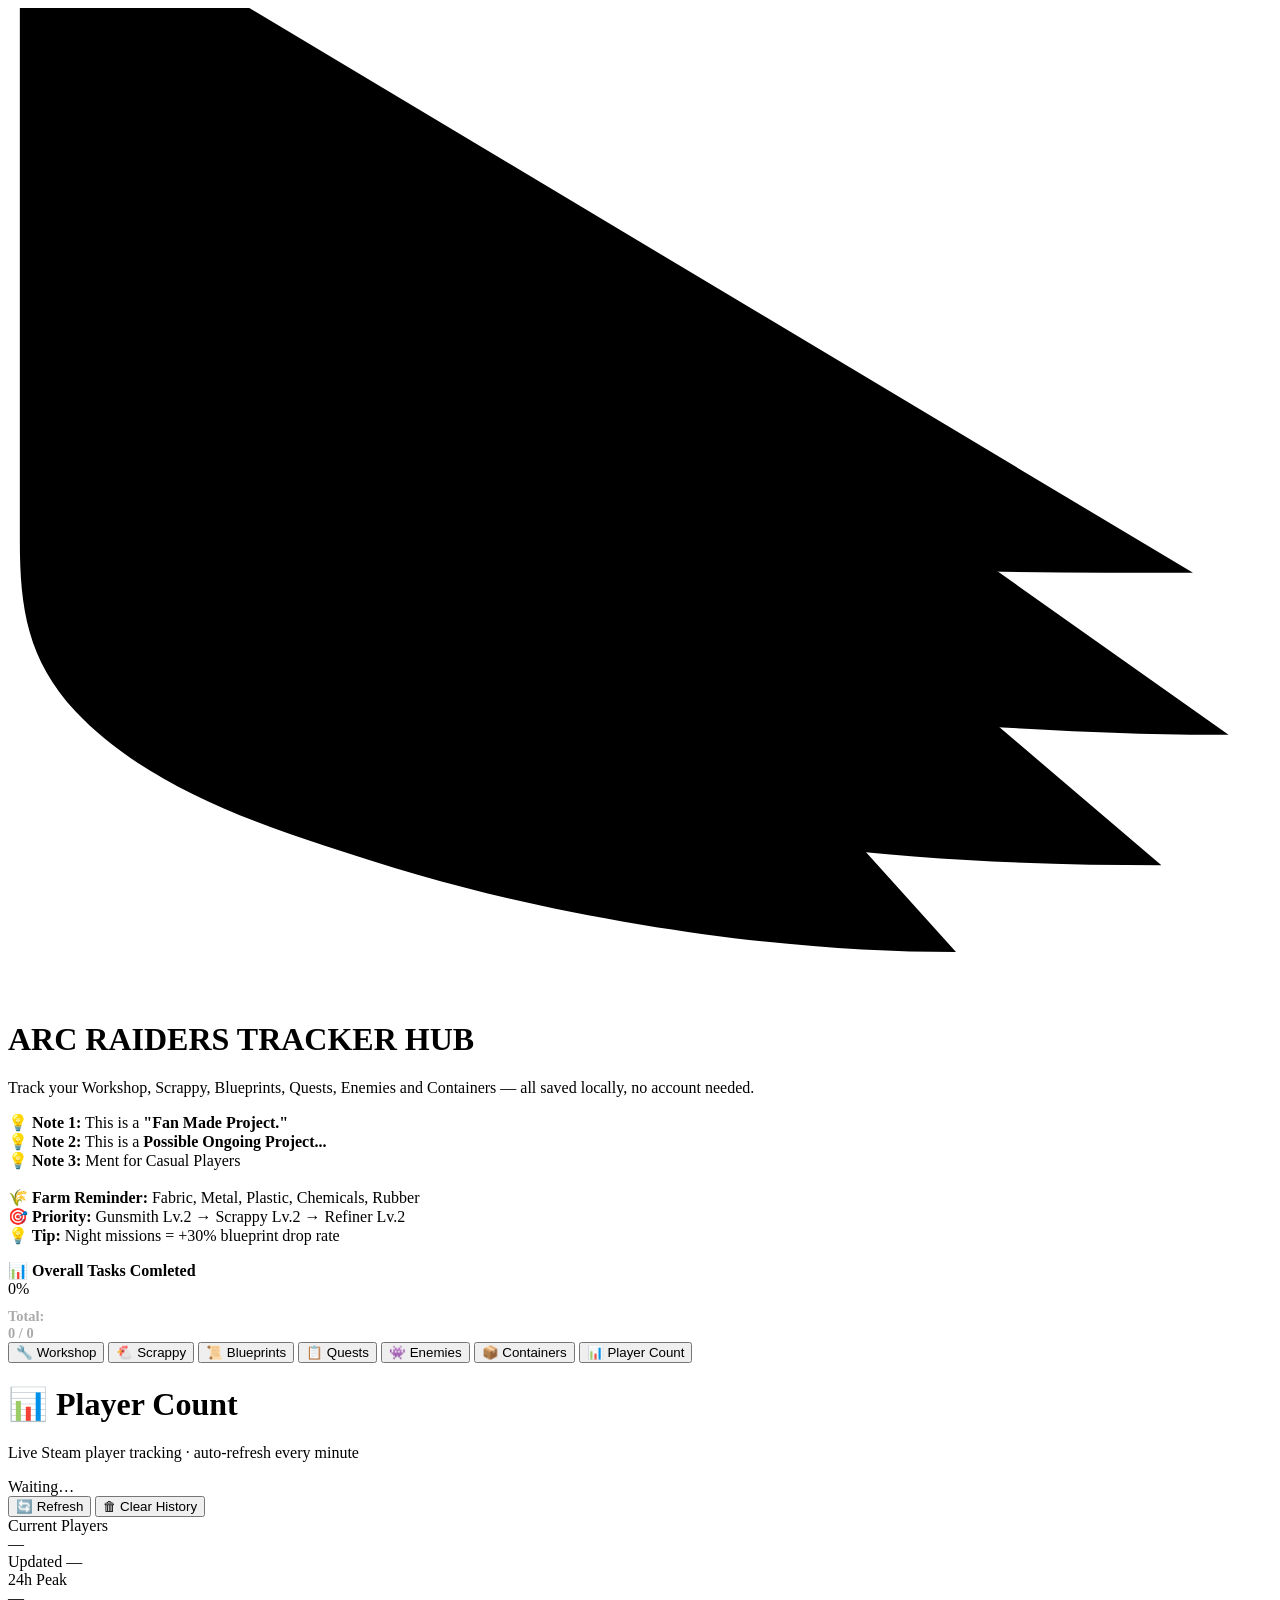
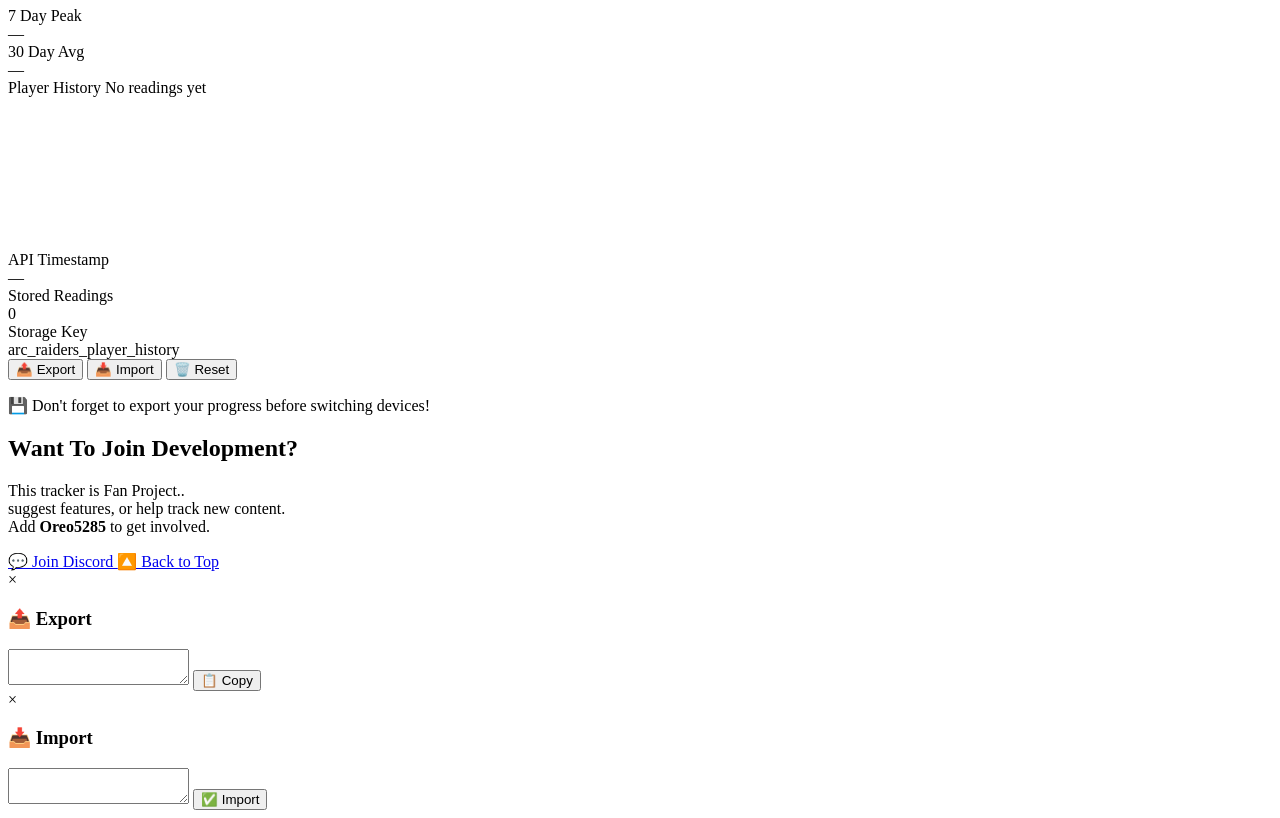
==== Main.html @ a0480420 "Add Main.html for ARC Tracker Hub This file contains the complete HTML structure for the ARC Tracker" ====
<!DOCTYPE html>
<html lang="en">
<head>
    <meta charset="UTF-8">
    <meta name="viewport" content="width=device-width, initial-scale=1.0">
    <meta name="description" content="Fan-made local progression tracker for ARC Raiders — Workshop, Scrappy, Blueprints, Quests, Enemies & more.">
    <title>ARC Tracker Hub (Local Edition)</title>

    <!-- Fredoka (body) + Fredoka One (hero titles) -->
    <link href="https://fonts.googleapis.com/css2?family=Fredoka:wght@400;500;600;700&family=Fredoka+One&display=swap" rel="stylesheet">

    <link rel="stylesheet" href="assets/Style.css"/>
    <link rel="stylesheet" href="assets/override.css">
    <link rel="stylesheet" href="assets/playercounter.css">
</head>
<body>
    
<div class="arc-trails">

<svg
    viewBox="0 0 1600 1250"
    preserveAspectRatio="none"
    aria-hidden="true">

    <!-- BLUE -->

    <path
        id="trailBlue"
        class="arc-path blue"
        d="
            M 105 -120
            L 105 355
            C 105 425,
              125 485,
              190 525
            C 285 585,
              430 615,
              590 650
            C 770 690,
              955 705,
              1130 710
            C 1260 715,
              1380 715,
              1500 715
        "
    />

    <!-- GREEN -->

    <path
        id="trailGreen"
        class="arc-path green"
        d="
            M 75 -120
            L 75 475
            C 75 550,
              95 615,
              165 670
            C 265 745,
              420 785,
              590 825
            C 780 870,
              980 895,
              1170 905
            C 1320 915,
              1430 920,
              1545 920
        "
    />

    <!-- YELLOW -->

    <path
        id="trailYellow"
        class="arc-path yellow"
        d="
            M 45 -120
            L 45 575
            C 45 655,
              60 720,
              135 785
            C 230 870,
              370 920,
              525 960
            C 690 1005,
              835 1040,
              1010 1060
            C 1170 1080,
              1320 1085,
              1460 1085
        "
    />

    <!-- RED -->

    <path
        id="trailRed"
        class="arc-path red"
        d="
            M 15 -120
            L 15 675
            C 15 760,
              25 825,
              85 890
            C 160 970,
              275 1020,
              400 1060
            C 535 1105,
              650 1135,
              800 1160
            C 950 1185,
              1080 1195,
              1200 1195
        "
    />

</svg>

</div>

<main class="container">


        <h1 class="hero2-title">
            <span class="MainTitle">ARC RAIDERS</span> TRACKER HUB
        </h1>
        <p class="hero2-description">
            Track your Workshop, Scrappy, Blueprints, Quests, Enemies and Containers —
            all saved locally, no account needed.
        </p>
    <p class="intro-note">
        <strong>💡 Note 1:</strong> This is a <strong>"Fan Made Project."</strong><br>
        <strong>💡 Note 2:</strong> This is a <strong>Possible Ongoing Project...</strong><br>
        <strong>💡 Note 3:</strong> Ment for Casual Players<br><br>
        <strong>🌾 Farm Reminder:</strong> Fabric, Metal, Plastic, Chemicals, Rubber<br>
        <strong>🎯 Priority:</strong> Gunsmith Lv.2 → Scrappy Lv.2 → Refiner Lv.2<br>
        <strong>💡 Tip:</strong> Night missions = +30% blueprint drop rate
    </p>

    <div class="global-progress">
        <strong>📊 Overall Tasks Comleted</strong>
        <div class="progress-bar-container">
            <div class="progress-bar" id="globalProgressBar"></div>
            <span class="global-progress-text" id="globalProgressText">0%</span>
        </div>
        <div style="margin-top: 10px; font-size: 0.9em; color: #aaa;">
            <strong>Total:</strong><br>
            <strong><span id="completedTasks">0</span> / <span id="totalTasks">0</span></strong>
        </div>
    </div>

    <nav class="tab-nav" aria-label="Tracker sections">
        <button class="tab-button active" data-tab="workshop">🔧 Workshop</button>
        <button class="tab-button" data-tab="scrappy">🐔 Scrappy</button>
        <button class="tab-button" data-tab="blueprints">📜 Blueprints</button>
        <button class="tab-button" data-tab="quests">📋 Quests</button>
        <button class="tab-button" data-tab="enemies">👾 Enemies</button>
        <button class="tab-button" data-tab="containers">📦 Containers</button>
        <button class="tab-button" data-tab="playercount">📊 Player Count</button>
    </nav>

    <div id="workshop" class="tab-content active"></div>
    <div id="scrappy" class="tab-content"></div>
    <div id="blueprints" class="tab-content"></div>
    <div id="quests" class="tab-content"></div>
    <div id="enemies" class="tab-content"></div>
    <div id="containers" class="tab-content"></div>
    <div id="playercount" class="tab-content">

    <div class="container">

        <!-- ============================
             HEADER
        ============================ -->
        <div class="header">
            <div class="title-area">
                <h1>📊 Player Count</h1>
                <p>Live Steam player tracking · auto-refresh every minute</p>
            </div>

            <div class="status" id="status">
                <span class="status-dot"></span>
                <span class="status-text" id="statusText">Waiting…</span>
            </div>
        </div>

        <!-- ============================
             CONTROLS
        ============================ -->
        <div class="controls">
            <button onclick="fetchPlayerData()">🔄 Refresh</button>
            <button onclick="clearHistory()">🗑 Clear History</button>
        </div>

        <!-- ============================
             STATS
        ============================ -->
        <div class="stats">
            <div class="card current">
                <div class="card-label">Current Players</div>
                <div class="card-value" id="currentPlayers">—</div>
                <div class="card-sub" id="currentTime">Updated —</div>
            </div>

            <div class="card peak24">
                <div class="card-label">24h Peak</div>
                <div class="card-value" id="peak24">—</div>
            </div>

            <div class="card peak7">
                <div class="card-label">7 Day Peak</div>
                <div class="card-value" id="peak7">—</div>
            </div>

            <div class="card avg30">
                <div class="card-label">30 Day Avg</div>
                <div class="card-value" id="avg30">—</div>
            </div>
        </div>

        <!-- ============================
             GRAPH
        ============================ -->
        <div class="graph-card">
            <div class="graph-header">
                <span class="graph-title">Player History</span>
                <span class="graph-info" id="graphInfo">No readings yet</span>
            </div>

            <canvas id="playerGraph"></canvas>
        </div>

        <!-- ============================
             INFO
        ============================ -->
        <div class="info">
            <div class="info-card">
                <div class="info-label">API Timestamp</div>
                <div class="info-value" id="apiTime">—</div>
            </div>

            <div class="info-card">
                <div class="info-label">Stored Readings</div>
                <div class="info-value" id="readingCount">0</div>
            </div>

            <div class="info-card">
                <div class="info-label">Storage Key</div>
                <div class="info-value">arc_raiders_player_history</div>
            </div>
        </div>

    </div>

</div>


    <div class="button-group">
        <button id="exportButton" class="button secondary">📤 Export</button>
        <button id="importButton" class="button tertiary">📥 Import</button>
        <button id="resetAllButton" class="button">🗑️ Reset</button>
    </div>
    <p class="cta3-description">💾 Don't forget to export your progress before switching devices!</p>
    <section class="cta-section" id="cta">
    <h2 class="cta-title">
        <span class="title-word2">Want</span>
        <span class="title-word2">To</span>
        <span class="title-word2">Join</span>
        <span class="title-word2">Development?</span>
    </h2>

    <p class="cta3-description">
        This tracker is Fan Project..<br> suggest features, or help track new content.<br> Add <strong>Oreo5285</strong> to get involved.
    </p>

    <div class="cta-buttons">
        <a href="Made With Love By OREO" class="button secondary" target="_blank" rel="noopener noreferrer" aria-label="Join our Discord server">
            💬 Join Discord
        </a>
        
        <a href="#top" class="button tertiary" aria-label="Back to top of tracker">
            🔼 Back to Top
        </a>
    </div>
    
</section>

</main>

<div id="exportModal" class="modal">
    <div class="modal-content">
        <span class="close" id="closeExportModal">&times;</span>
        <h3>📤 Export</h3>
        <textarea id="exportData" readonly></textarea>
        <button class="button secondary" onclick="copyExportData()">📋 Copy</button>
    </div>
</div>

<div id="importModal" class="modal">
    <div class="modal-content">
        <span class="close" id="closeImportModal">&times;</span>
        <h3>📥 Import</h3>
        <textarea id="importData"></textarea>
        <button class="button tertiary" onclick="importProgressData()">✅ Import</button>
    </div>
</div>

<script src="assets/Data-Info.js"></script>
<script src="assets/Arc-Lines.js"></script>
<script src="assets/playercount.js"></script>
</body>
</html>
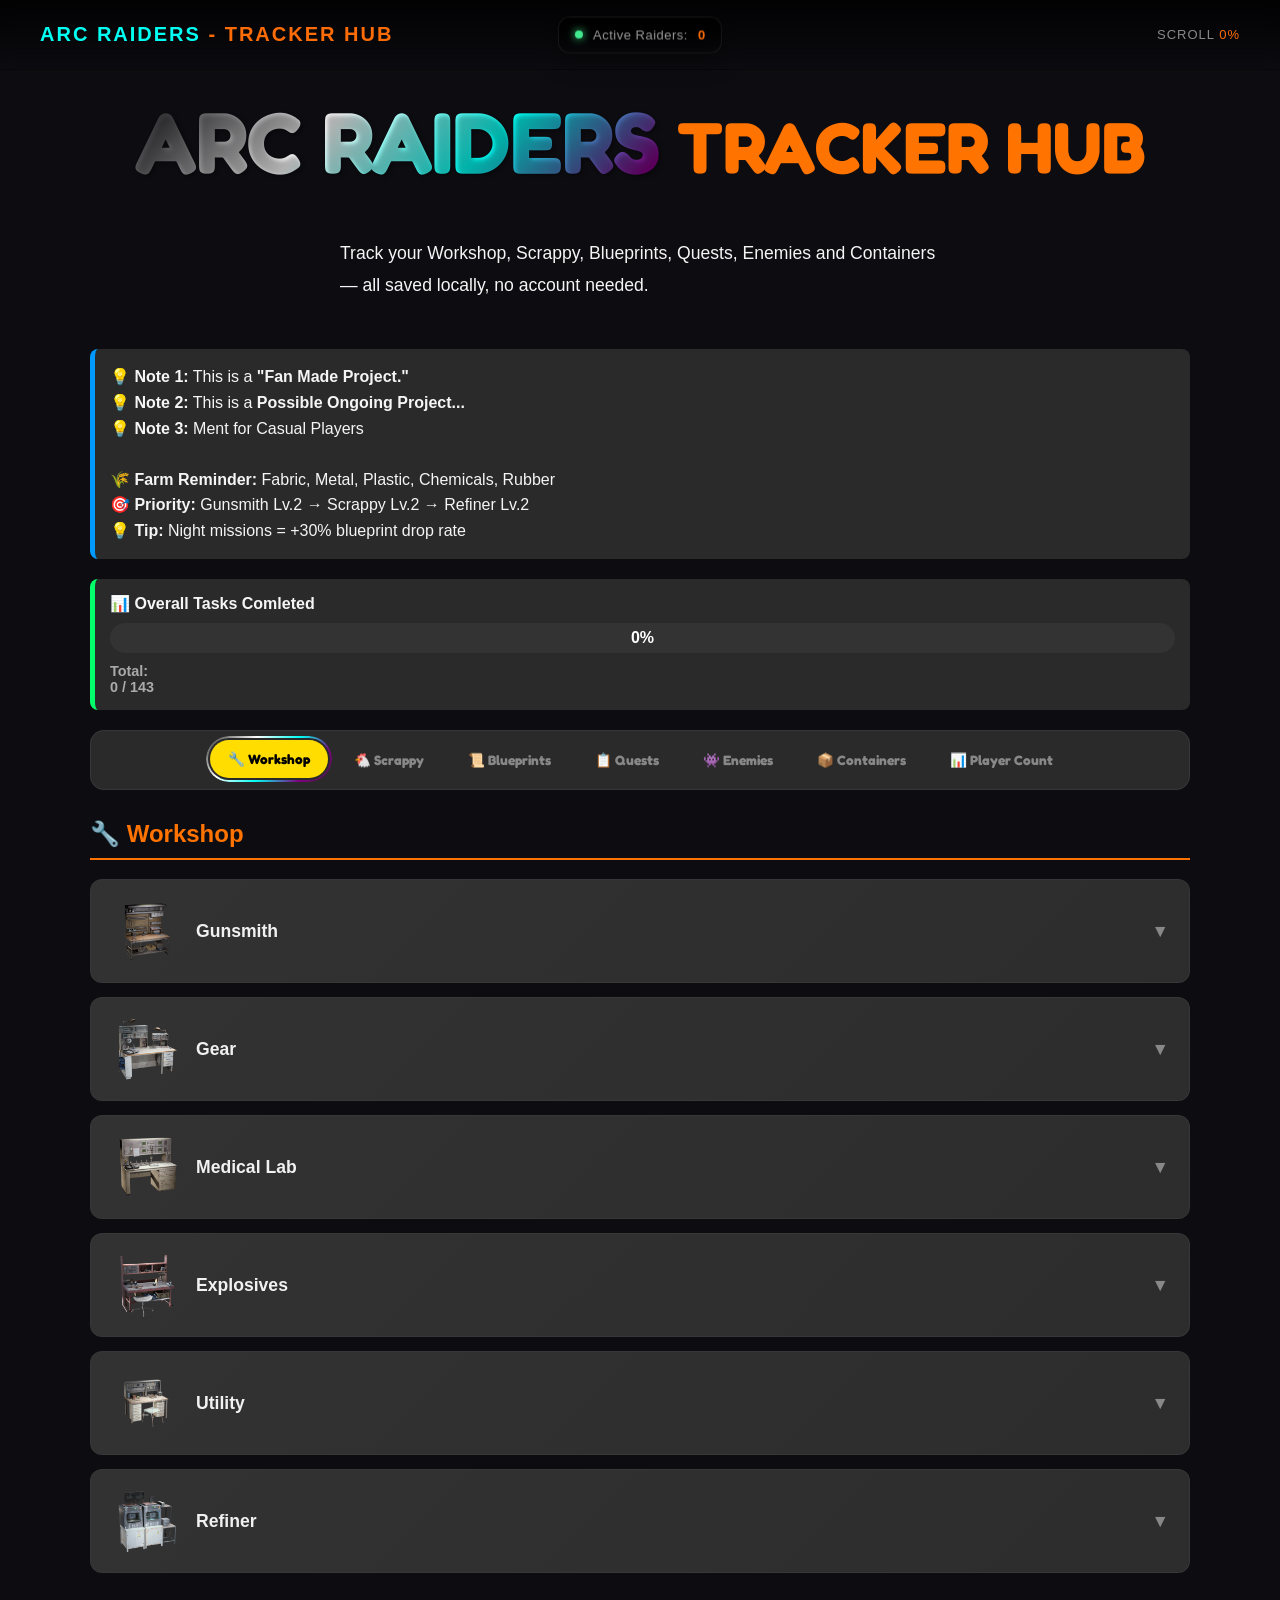
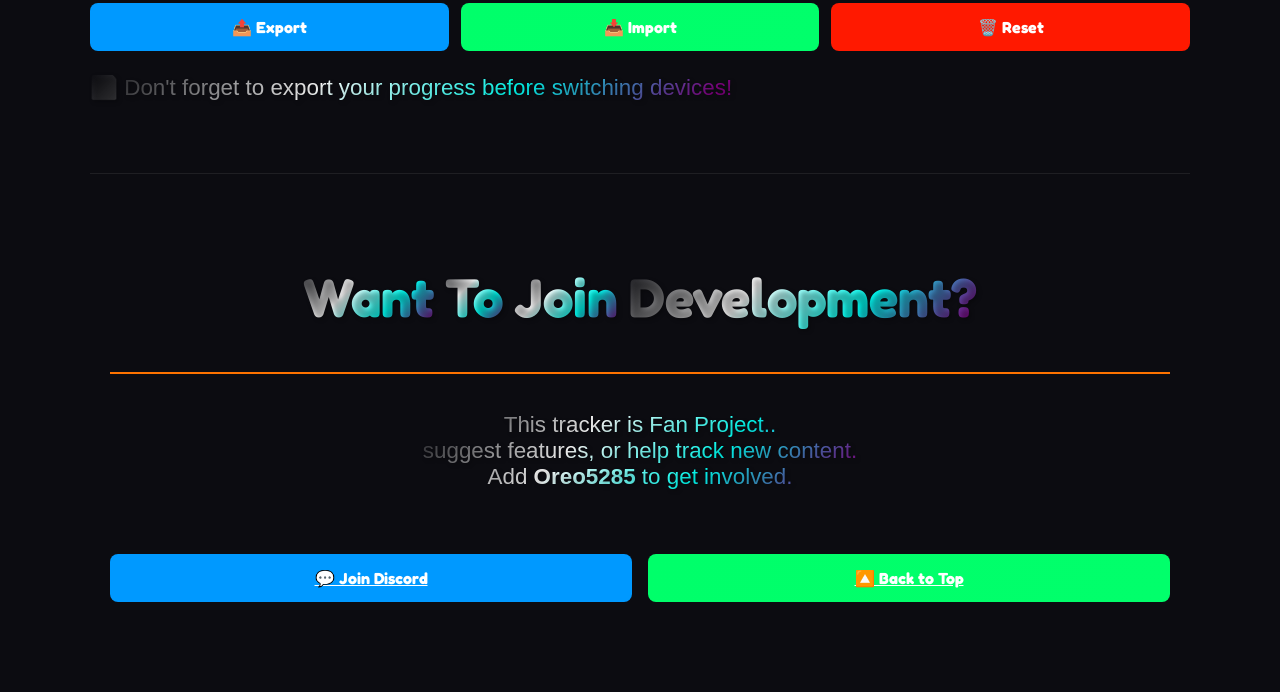
==== commit 703b6ffe: "Add new styles and scripts for progress and live count" ====
--- a/Main.html
+++ b/Main.html
@@ -12,11 +12,23 @@
     <link rel="stylesheet" href="assets/Style.css"/>
     <link rel="stylesheet" href="assets/override.css">
     <link rel="stylesheet" href="assets/playercounter.css">
+    <link rel="stylesheet" href="assets/scroll-atmosphere.css">
+    <link rel="stylesheet" href="assets/live-count-badge.css">
 </head>
 <body>
-    
+<div class="progress" id="progress"></div>
+
+<nav class="nav">
+  <div class="logo">ARC RAIDERS<span> <strong>- TRACKER HUB</span></strong></div>
+  <div class="scroll-value">SCROLL <span id="scrollPercent">0%</span></div>
+  <div class="live-count-badge" id="liveCountBadge">
+  <span class="dot"></span>
+  <span class="label">Active Raiders:</span>
+  <span class="value" id="liveCountValue">—</span>
+</div>
+</nav>
+
 <div class="arc-trails">
-
 <svg
     viewBox="0 0 1600 1250"
     preserveAspectRatio="none"
@@ -308,5 +320,7 @@
 <script src="assets/Data-Info.js"></script>
 <script src="assets/Arc-Lines.js"></script>
 <script src="assets/playercount.js"></script>
+<script src="assets/scroll-atmosphere.js"></script>
+<script src="assets/live-count-badge.js"></script>
 </body>
 </html>
--- a/assets/Style.css
+++ b/assets/Style.css
@@ -0,0 +1,677 @@
+        :root {
+            --bg-primary: #121212;
+            --bg-secondary: #2a2a2a;
+            --bg-tertiary: #333;
+            --text-primary: #e0e0e0;
+            --accent-orange: #ff7300;
+            --accent-blue: #0099ff;
+            --accent-green: #00ff6a;
+            --accent-red: #ff1900;
+            --accent-purple: #b700ff;
+            --accent-yellow: #ffcc00;
+
+            --btn-bgcolor-hover: #FFDD00;
+            --btn-color-hover: #000000;
+
+            /* Animated ring */
+            --ring-width: 2px;
+            --outer-offset: 4px;
+
+        }
+
+        body { 
+            font-family: 'Fredoka', sans-serif; 
+            background: linear-gradient(135deg, #0f0f0f 0%, #1a1a1a 100%);
+            color: var(--text-primary); 
+            margin: 0; 
+            padding: 20px; 
+            font-size: 16px; 
+        }
+        .container { max-width: 1100px; margin: 0 auto; }
+        h1 { color: var(--accent-orange); text-align: center; font-size: 2.2em; margin-bottom: 10px; }
+        h2 { color: var(--accent-orange); border-bottom: 2px solid var(--accent-orange); padding-bottom: 10px; margin-top: 30px; }
+
+        .intro-note {
+            background: var(--bg-secondary);
+            border-left: 5px solid var(--accent-blue);
+            padding: 15px; border-radius: 8px; margin-bottom: 20px;
+            line-height: 1.6;
+        }
+
+        .global-progress {
+            background: var(--bg-secondary);
+            border-radius: 8px; padding: 15px; margin-bottom: 20px; 
+            border-left: 5px solid var(--accent-green);
+        }
+        .progress-bar-container {
+            width: 100%;
+            height: 30px;
+            background-color: var(--bg-tertiary);
+            border-radius: 15px;
+            overflow: hidden;
+            margin-top: 10px;
+            position: relative;
+        }
+
+        .progress-bar {
+            height: 100%;
+            background: linear-gradient(90deg, var(--accent-green), #19ee72);
+            transition: width 0.5s;
+        }
+
+        .global-progress-text {
+            position: absolute;
+            top: 50%;
+            left: 50%;
+            transform: translate(-50%, -50%);
+            color: white;
+            font-weight: 700;
+            z-index: 2;
+            pointer-events: none;
+        }
+
+        .tab-nav {
+            display: flex;
+            flex-wrap: wrap;
+            justify-content: center;
+            gap: 8px;
+            margin-bottom: 20px;
+            background-color: var(--bg-secondary);
+            border-radius: 14px;
+            padding: 10px;
+            border: 1px solid rgba(255,255,255,0.06);
+            overflow: visible;
+        }
+
+        .tab-button {
+            position: relative;
+            isolation: isolate;
+            z-index: 0;
+
+            --btn-r: 500px;
+
+            color: #888;
+            background-color: var(--bg-secondary);
+
+            border: 0;
+            border-radius: var(--btn-r);
+
+            padding: 11px 18px;
+            min-width: 90px;
+
+            font-size: 0.85em;
+            font-family: 'Fredoka', sans-serif;
+            font-weight: 700;
+
+            cursor: pointer;
+            white-space: nowrap;
+
+            transition:
+                color 0.3s ease,
+                background-color 0.3s ease,
+                transform 0.3s ease;
+        }
+
+        /* =========================================
+        ANIMATED GRADIENT RING
+        ========================================= */
+
+    .tab-button::before {
+        content: "";
+        position: absolute;
+
+        /* Push gradient outside the button */
+        inset: -4px;
+
+        border-radius: calc(var(--btn-r) + 4px);
+
+        z-index: -1;
+
+        background: linear-gradient(
+            135deg,
+            transparent 0%,
+            #ffffff 12%,
+            #00fff3 22%,
+            #800080 32%,
+            transparent 42%,
+
+            transparent 50%,
+
+            #ffffff 62%,
+            #00fff3 72%,
+            #800080 82%,
+            transparent 92%
+        );
+
+        background-size: 250% 250%;
+
+        animation: tabGradientMove 2.5s linear infinite;
+
+        opacity: 0;
+
+        pointer-events: none;
+
+        /* Make the gradient slightly glow */
+        filter: blur(0px);
+
+        transition:
+            opacity 0.3s ease,
+            filter 0.3s ease;
+
+        /* Create ring */
+        padding: 2px;
+
+        -webkit-mask:
+            linear-gradient(#fff 0 0) content-box,
+            linear-gradient(#fff 0 0);
+
+        -webkit-mask-composite: xor;
+
+        mask:
+            linear-gradient(#fff 0 0) content-box,
+            linear-gradient(#fff 0 0);
+
+        mask-composite: exclude;
+    }
+
+        /* =========================================
+        HOVER
+        ========================================= */
+
+        .tab-button:hover {
+            background-color: var(--btn-bgcolor-hover);
+            color: var(--btn-color-hover);
+
+            transform: translateY(-1px);
+        }
+
+        .tab-button:hover::before {
+            opacity: 1;
+            filter: blur(0px);
+        }
+
+        /* =========================================
+        ACTIVE TAB
+        ========================================= */
+
+        .tab-button.active {
+            background-color: var(--btn-bgcolor-hover);
+            color: var(--btn-color-hover);
+
+            transform: translateY(-1px);
+        }
+
+        .tab-button.active::before {
+            opacity: 1;
+            filter: blur(0px);
+        }
+
+        /* =========================================
+        GRADIENT MOTION
+        ========================================= */
+
+        @keyframes tabGradientMove {
+            0% {
+                background-position: 15% 15%;
+            }
+
+            100% {
+                background-position: 75% 75%;
+            }
+        }
+        .tab-content { display: none; animation: fadeIn 0.3s; }
+        .tab-content.active { display: block; }
+
+        @keyframes fadeIn {
+            from { opacity: 0; }
+            to { opacity: 1; }
+        }
+
+        /* Animation disparition quête complétée */
+        @keyframes fadeOut {
+            from { opacity: 1; transform: translateX(0); }
+            to { opacity: 0; transform: translateX(50px); }
+        }
+
+        .category-list { list-style: none; padding: 0; }
+        .category-item { 
+            background-color: var(--bg-secondary); margin-bottom: 15px; 
+            border-radius: 8px; border-left: 5px solid #555; 
+            overflow: hidden; position: relative; transition: all 0.3s;
+        }
+        .category-item:hover { transform: translateX(3px); }
+        .category-item.completed { opacity: 0.6; }
+        .category-item.completed::after {
+            content: '✓ completed';
+            position: absolute; top: 15px; right: 15px;
+            background-color: var(--accent-green);
+            color: white; padding: 5px 10px; border-radius: 5px;
+            font-size: 0.7em; font-weight: 700;
+        }
+
+        .category-item h3 {
+            margin: 0; padding: 15px; background-color: var(--bg-tertiary);
+            color: #f1f1f1; font-weight: 700;
+        }
+
+        .subtask-list { list-style: none; padding: 10px 15px; margin: 0; }
+        .subtask-item { padding: 8px 0; }
+        .subtask-item label { 
+            display: flex; align-items: center;
+            font-size: 1.05em; cursor: default;
+        }
+
+        .item-counter {
+            display: flex; align-items: center; margin-right: 15px;
+        }
+        .counter-button {
+            background-color: #555; color: #fff; border: none;
+            width: 28px; height: 28px; border-radius: 50%;
+            font-size: 1.2em; cursor: pointer; transition: all 0.2s;
+        }
+        .counter-button:hover:not(:disabled) { background-color: var(--accent-orange); }
+        .counter-button:disabled { background-color: #333; color: #666; cursor: not-allowed; }
+        .counter-value {
+            font-weight: 700; padding: 0 10px; min-width: 55px; text-align: center;
+        }
+
+        .label-wrapper { display: flex; flex-direction: column; flex: 1; }
+        .location-hint { 
+            font-size: 0.85em; color: var(--accent-blue); 
+            font-style: italic; margin-top: 4px; font-weight: 700; 
+        }
+
+        .subtask-item.completed .label-wrapper span {
+            text-decoration: line-through; color: #888;
+        }
+        .subtask-item.completed .counter-value { color: var(--accent-green); }
+
+        /* QUÊTES */
+        .provider-filters {
+            display: flex; gap: 10px; margin-bottom: 20px; flex-wrap: wrap;
+        }
+        .provider-filter {
+            padding: 10px 15px; background: var(--bg-secondary);
+            border: 2px solid transparent; border-radius: 8px;
+            color: var(--text-primary); cursor: pointer;
+            transition: all 0.3s; font-weight: 700; font-size: 0.9em;
+        }
+        .provider-filter:hover, .provider-filter.active {
+            background: var(--bg-tertiary); transform: translateY(-2px);
+        }
+
+        .quest-progress-summary {
+            background: var(--bg-secondary); padding: 15px;
+            border-radius: 8px; margin-bottom: 20px;
+            border-left: 5px solid var(--accent-purple);
+        }
+
+        .quest-card {
+            background: var(--bg-secondary); border-radius: 10px;
+            border-left: 4px solid var(--accent-orange);
+            padding: 15px; margin-bottom: 15px;
+            transition: all 0.3s;
+        }
+        .quest-card:hover {
+            transform: translateX(3px);
+            box-shadow: 0 4px 8px rgba(0,0,0,0.3);
+        }
+        .quest-card.completing {
+            animation: fadeOut 0.5s forwards;
+        }
+        .quest-card.locked {
+            opacity: 0.3; pointer-events: none;
+            position: relative;
+        }
+        .quest-card.locked::before {
+            content: '🔒 LOCKED';
+            position: absolute; top: 10px; right: 10px;
+            background: #555; color: #aaa;
+            padding: 5px 10px; border-radius: 5px;
+            font-size: 0.7em; font-weight: 700;
+        }
+
+        .quest-header {
+            display: flex; align-items: flex-start; gap: 10px; margin-bottom: 15px;
+        }
+        .quest-checkbox {
+            width: 24px; height: 24px; margin-top: 5px;
+            accent-color: var(--accent-green); cursor: pointer;
+        }
+        .quest-title-section { flex: 1; }
+        .quest-title-section h4 {
+            margin: 0; color: var(--accent-orange); font-size: 1.1em;
+        }
+        .quest-provider {
+            font-size: 0.85em; font-weight: 700;
+        }
+
+        .difficulty-badge {
+            padding: 4px 10px; border-radius: 12px;
+            font-size: 0.75em; font-weight: 700;
+            text-transform: uppercase;
+        }
+        .diff-easy { background: #2ecc71; color: white; }
+        .diff-medium { background: #ff9d00; color: white; }
+        .diff-hard { background: #ff1900; color: white; }
+        .diff-expert { background: #b301ff; color: white; }
+
+        .quest-body > div {
+            margin: 10px 0; padding: 8px;
+            background: rgba(255,255,255,0.02);
+            border-radius: 5px; font-size: 0.95em;
+        }
+        .quest-objective { border-left: 3px solid var(--accent-blue); }
+        .quest-rewards { border-left: 3px solid var(--accent-yellow); }
+        .quest-location { border-left: 3px solid var(--accent-green); }
+
+        .visual-grid {
+            display: grid;
+            grid-template-columns: repeat(auto-fill, minmax(300px, 1fr));
+            gap: 20px; padding: 0; list-style: none;
+        }
+        .visual-card {
+            background: var(--bg-secondary);
+            border-radius: 10px; padding: 15px;
+            border-left: 4px solid var(--accent-blue);
+            transition: transform 0.3s;
+        }
+        .visual-card:hover { transform: translateY(-3px); }
+        .visual-card h4 { color: var(--accent-blue); margin: 0 0 10px 0; }
+        .visual-card .icon { font-size: 3em; text-align: center; margin: 15px 0; }
+        .visual-card .tier { 
+            display: inline-block; background: var(--accent-orange);
+            color: white; padding: 3px 8px; border-radius: 5px;
+            font-size: 0.7em; font-weight: 700;
+        }
+        .visual-card .weakness { 
+            color: var(--accent-red); font-weight: 700;
+            background: rgba(231, 76, 60, 0.1);
+            padding: 8px; border-radius: 5px; margin: 10px 0;
+        }
+        .visual-card .drop { 
+            background: rgba(241, 196, 15, 0.1);
+            padding: 8px; border-radius: 5px; margin: 10px 0;
+            font-size: 0.9em;
+        }
+        
+        .button-group { display: flex; gap: 12px; margin-top: 30px; flex-wrap: wrap; }
+        .button { 
+            background: linear-gradient(135deg, var(--accent-red), #ff1900);
+            color: white; border: none; padding: 14px 24px; 
+            border-radius: 8px; cursor: pointer; font-size: 1em; 
+            font-weight: 700; font-family: 'Fredoka', sans-serif;
+            flex: 1; min-width: 150px; transition: transform 0.2s;
+        }
+
+        .button:hover {
+            background: linear-gradient(135deg, var(--btn-bgcolor-hover), #FFDD00);
+            color: var(--btn-color-hover);
+            transform: translateY(-1px);
+            filter: brightness(1.08);
+            box-shadow:
+                0 6px 18px rgba(0,0,0,0.35),
+                inset 0 1px 0 rgba(255,255,255,0.18);
+                
+        }
+        .button:hover::before {
+            background: var(--btn-bgcolor-hover);
+        }
+
+        .button.secondary  { background: linear-gradient(135deg, var(--accent-blue), #0099ff); }
+        .button.tertiary  { background: linear-gradient(135deg, var(--accent-green), #01ff6b); }
+        .button.secondary:hover  { background: linear-gradient(135deg, var(--btn-bgcolor-hover), #FFDD00); }
+        .button.tertiary:hover  { background: linear-gradient(135deg, var(--btn-bgcolor-hover), #FFDD00); }
+
+        .modal {
+            display: none; position: fixed; z-index: 1000;
+            left: 0; top: 0; width: 100%; height: 100%;
+            background-color: rgba(0,0,0,0.85);
+        }
+        .modal-content {
+            background: var(--bg-secondary);
+            margin: 5% auto; padding: 30px;
+            border-radius: 15px; width: 90%; max-width: 700px;
+            border: 2px solid var(--accent-orange);
+        }
+        .modal-content h3 { color: var(--accent-orange); margin-top: 0; }
+        .modal-content textarea {
+            width: 100%; min-height: 200px;
+            background-color: #1a1a1a; color: var(--text-primary);
+            border: 2px solid #555; border-radius: 8px; padding: 15px;
+            font-family: monospace; margin: 15px 0;
+        }
+        .close {
+            color: #aaa; float: right; font-size: 28px;
+            font-weight: bold; cursor: pointer;
+        }
+        .close:hover { color: var(--accent-red); }
+
+        .completion-message {
+            background: linear-gradient(135deg, #2ecc71, #00ff6a);
+            color: white;
+            padding: 15px;
+            border-radius: 8px;
+            text-align: center;
+            font-weight: 700;
+            margin: 20px 0;
+            font-size: 1.1em;
+            box-shadow: 0 4px 8px rgba(0,0,0,0.3);
+        }
+
+        @media (max-width: 768px) {
+            h1 { font-size: 1.8em; }
+            .visual-grid { grid-template-columns: 1fr; }
+            .tab-button { font-size: 0.75em; padding: 10px; min-width: 70px; }
+        }
+        /* =========================================
+        WORKSHOP DROPDOWNS
+        ========================================= */
+
+        .workshop-bench {
+            background: var(--bg-secondary);
+            border-radius: 12px;
+            margin-bottom: 14px;
+            overflow: hidden;
+            border: 1px solid rgba(255,255,255,0.06);
+            transition: all 0.3s ease;
+        }
+
+        .workshop-bench:hover {
+            border-color: var(--text-primary);
+        }
+
+        .workshop-bench-header {
+            display: flex;
+            align-items: center;
+            justify-content: space-between;
+            padding: 16px 20px;
+            cursor: pointer;
+            user-select: none;
+            background: linear-gradient(
+                135deg,
+                rgba(255,255,255,0.04),
+                rgba(255,255,255,0.01)
+            );
+        }
+
+        .workshop-bench-header:hover {
+            background: var(--bg-tertiary);
+        }
+
+        .workshop-bench-title {
+            display: flex;
+            align-items: center;
+            gap: 12px;
+            font-size: 1.1em;
+            font-weight: 700;
+            color: #f1f1f1;
+        }
+
+        .workshop-bench-icon {
+            font-size: 1.4em;
+        }
+
+        .workshop-bench-arrow {
+            font-size: 1.1em;
+            color: #888;
+            transition: transform 0.3s ease;
+        }
+
+        .workshop-bench.open .workshop-bench-arrow {
+            transform: rotate(180deg);
+        }
+
+        .workshop-bench-content {
+            display: none;
+            padding: 10px 15px 15px;
+            background: rgba(0,0,0,0.12);
+        }
+
+        .workshop-bench.open .workshop-bench-content {
+            display: block;
+            animation: workshopDrop 0.25s ease;
+        }
+
+        @keyframes workshopDrop {
+            from {
+                opacity: 0;
+                transform: translateY(-5px);
+            }
+
+            to {
+                opacity: 1;
+                transform: translateY(0);
+            }
+        }
+
+        .workshop-level {
+            margin-bottom: 10px;
+            border-radius: 8px;
+            overflow: hidden;
+            background: var(--bg-tertiary);
+        }
+        .workshop-level:last-child {
+            margin-bottom: 0;
+        }
+
+        .workshop-level-header {
+            display: flex;
+            align-items: center;
+            justify-content: space-between;
+            padding: 12px 15px;
+            cursor: pointer;
+            font-weight: 700;
+        }
+
+        .workshop-level-header:hover {
+            background: rgba(255,255,255,0.05);
+        }
+
+        .workshop-level-title {
+            color: var(--accent-orange);
+        }
+
+        .workshop-level-arrow {
+            color: #888;
+            transition: transform 0.25s ease;
+        }
+
+        .workshop-level.open .workshop-level-arrow {
+            transform: rotate(180deg);
+        }
+
+        .workshop-level-content {
+            display: none;
+            padding: 0 10px 10px;
+        }
+
+        .workshop-level.open .workshop-level-content {
+            display: block;
+        }
+
+        /* Mobile */
+        @media (max-width: 768px) {
+            .workshop-bench-header {
+                padding: 14px 15px;
+            }
+
+            .workshop-bench-title {
+                font-size: 1em;
+            }
+        }
+        .workshop-bench-icon {
+            width: 70px;
+            height: 70px;
+            min-width: 70px;
+            display: flex;
+            align-items: center;
+            justify-content: center;
+            overflow: hidden;
+            border-radius: 10px;
+        }
+
+        .workshop-bench-icon img {
+            width: 70px;
+            height: 70px;
+            object-fit: cover;
+            display: block;
+        }
+
+        .workshop-bench-title {
+            display: flex;
+            align-items: center;
+            gap: 15px;
+        }
+        .icon {
+            width: 100%;
+            height: 165px;
+            display: flex;
+            align-items: center;
+            justify-content: center;
+            margin: 15px 0;
+        }
+
+        .icon img {
+            width: 325px;
+            height: 165px;
+            object-fit: contain;
+            display: block;
+        }
+        .cta2-description {
+            font-size: 1.4rem;
+            color: #4c00ff;
+            margin-bottom: 3rem;
+            max-width: 700px;
+            margin-left: auto;
+            margin-right: auto;
+            font-weight: 500;
+            text-shadow: 1px 1px 2px rgba(0, 247, 255, 0.644);
+        }
+        @keyframes gradientShift2 {
+            0% {
+                background-position: 0% 50%;
+            }
+            50% {
+                background-position: 100% 50%;
+            }
+            100% {
+                background-position: 0% 50%;
+            }
+        }
+
+        .cta3-description {
+            display: inline-block;
+            font-size: 1.4rem;
+            background: linear-gradient(45deg, #00ffff, #4c00ff, #00ffff);
+            margin-bottom: 2rem;
+            background-size: 300% 300%;
+            animation: gradientShift2 8s ease-in-out infinite;
+            max-width: 700px;
+            -webkit-background-clip: text;
+            -webkit-text-fill-color: transparent;
+            background-clip: text;
+            margin-left: auto;
+            margin-right: auto;
+            text-shadow: 2px 2px 4px rgba(0, 0, 0, 0.3);
+        }
--- a/assets/override.css
+++ b/assets/override.css
@@ -0,0 +1,500 @@
+/* FORCE YOUR IMAGES ABOVE EVERYTHING */
+/* =========================================
+   ARC LAYER
+========================================= */
+
+.arc-trails {
+    position: fixed;
+    inset: 0;
+    width: 100%;
+    height: 100%;
+    z-index: 0; /* 👈 pushes it behind everything */
+    pointer-events: none;
+}
+
+main.container,
+.modal,
+.tab-nav,
+.button-group {
+    position: relative;
+    z-index: 10; /* 👈 ensures all UI stays above */
+}
+
+.arc-trails svg {
+    top: 0;
+    left: 0;
+    width: 100%;
+    height: 1250px;
+    overflow: hidden;
+    
+}
+
+/* =========================================
+   ARC LINES
+========================================= */
+
+.arc-path {
+    fill: none;
+    stroke-linecap: round;
+    stroke-linejoin: round;
+    vector-effect: non-scaling-stroke;
+
+    opacity: .85;
+
+    filter:
+        drop-shadow(0 0 8px currentColor);
+}
+
+/* BLUE */
+
+.arc-path.blue {
+    color: #00d9ff;
+    stroke: #00d9ff;
+    stroke-width: 14px;
+}
+
+/* GREEN */
+
+.arc-path.green {
+    color: #39e600;
+    stroke: #39e600;
+    stroke-width: 14px;
+}
+
+/* YELLOW */
+
+.arc-path.yellow {
+    color: #ffe000;
+    stroke: #ffe000;
+    stroke-width: 14px;
+}
+
+/* RED */
+
+.arc-path.red {
+    color: #ff2020;
+    stroke: #ff2020;
+    stroke-width: 14px;
+}
+#playercount {
+    position: relative;
+    z-index: 10;
+}
+
+
+
+
+
+
+
+
+
+
+
+/* Hero Section */
+.hero2 {
+    min-height: 25vh;
+    display: flex;
+    align-items: center;
+    position: relative;
+    background: 
+        linear-gradient(135deg, rgba(0, 0, 0, 0.7) 0%, rgba(0, 0, 0, 0.5) 100%),
+        url('images/slider-4.jpg') center/cover;
+    padding-top: 0;
+}
+
+
+.hero2-slider {
+    position: absolute;
+    top: 0;
+    left: 0;
+    width: 100%;
+    height: 100%;
+    z-index: 1;
+}
+
+
+.hero2-slide {
+    position: absolute;
+    top: 0;
+    left: 0;
+    width: 100%;
+    height: 100%;
+    background-size: cover;
+    background-position: center;
+    opacity: 0;
+    transition: opacity 1s ease-in-out;
+}
+
+.hero2-slide.active {
+    opacity: 1;
+}
+
+
+.hero2-slide:nth-child(1) {
+    background-image: url('https://github.com/Cap4Teen4/BunStudio/blob/main/assets/img/slider-1.jpg?raw=true');
+}
+
+.hero2-slide:nth-child(2) {
+    background-image: url('https://raw.githubusercontent.com/Cap4Teen4/BunStudio/refs/heads/main/assets/img/slider-2.jpg');
+}
+
+.hero2-slide:nth-child(3) {
+    background-image: url('https://raw.githubusercontent.com/Cap4Teen4/BunStudio/refs/heads/main/assets/img/promo-bg.jpg');
+}
+
+.hero2-slide:nth-child(4) {
+    background-image: url('https://raw.githubusercontent.com/Cap4Teen4/BunStudio/refs/heads/main/assets/img/slider-4.jpg');
+}
+
+.hero2-slide::after {
+    content: '';
+    position: absolute;
+    top: 0;
+    left: 0;
+    right: 0;
+    bottom: 0;
+    background: rgba(0, 0, 0, 0.6);
+    z-index: 1;
+}
+
+
+.hero2-content {
+    max-width: 1200px;
+    margin: 0 auto;
+    padding: 0 2rem;
+    text-align: center;
+    position: relative;
+    z-index: 2;
+    margin-top: 80px;
+}
+
+
+.hero2-badge {
+    display: inline-block;
+    background: linear-gradient(135deg, #00d4ff 0%, #7c3aed 30%, #ff0080 100%);
+    color: #ffffff;
+    padding: 1rem 2.5rem;
+    border-radius: 50px;
+    font-weight: 800;
+    font-size: 1.2rem;
+    margin-bottom: 2rem;
+    text-transform: uppercase;
+    letter-spacing: 1px;
+    box-shadow: 
+        inset 0 1px 0 rgba(20, 124, 42, 0.459),
+        0 8px 25px rgba(0, 245, 255, 0.4);
+    border: none;
+    position: relative;
+    overflow: hidden;
+    animation: heroBadgePulse 2s ease-in-out infinite, heroBadgeFloat 4s ease-in-out infinite;
+    cursor: pointer;
+    transition: all 0.3s ease;
+    text-shadow: 0 2px 4px rgba(0, 0, 0, 0.3);
+}
+
+.hero2-badge:hover {
+    transform: translateY(-5px) scale(1.05);
+    box-shadow: 0 12px 35px rgba(0, 245, 255, 0.6);
+    animation-play-state: paused;
+}
+
+.hero2-badge::before {
+    content: '';
+    position: absolute;
+    top: 0;
+    left: -100%;
+    width: 100%;
+    height: 100%;
+    background: linear-gradient(90deg, transparent, rgba(255, 255, 255, 0.3), transparent);
+    transition: left 0.5s ease;
+}
+
+.hero2-badge:hover::before {
+    left: 100%;
+}
+
+@keyframes heroBadgePulse {
+    0%, 100% { 
+        transform: scale(1);
+        box-shadow: 0 8px 25px rgba(0, 245, 255, 0.4);
+    }
+    50% { 
+        transform: scale(1.05);
+        box-shadow: 0 12px 35px rgba(0, 245, 255, 0.6);
+    }
+}
+
+@keyframes heroBadgeFloat {
+    0%, 100% { transform: translateY(0) rotate(0deg); }
+    25% { transform: translateY(-8px) rotate(1deg); }
+    50% { transform: translateY(-12px) rotate(0deg); }
+    75% { transform: translateY(-8px) rotate(-1deg); }
+}
+
+@keyframes pulse {
+    0% { transform: scale(1); }
+    50% { transform: scale(1.05); }
+    100% { transform: scale(1); }
+}
+
+@keyframes slideInLeft {
+    0% { transform: translateX(-20px); opacity: 0; }
+    100% { transform: translateX(0); opacity: 1; }
+}
+
+@keyframes bounce {
+    0%, 20%, 50%, 80%, 100% { transform: translateY(0); }
+    40% { transform: translateY(-10px); }
+    60% { transform: translateY(-5px); }
+}
+
+.hero2-title {
+    font-family: "Fredoka One";
+    animation: pulse 8s ease-in-out infinite, heroBadgeFloat 8s ease-in-out infinite, bounce 4s ease-in-out infinite;
+    font-size: clamp(2.4rem, 10vw, 4.5rem) !important;
+    font-weight: 900;
+    line-height: 0.95;
+    margin: 0 auto 1.5rem;
+    max-width: 100%;
+}
+
+/* Ensure H1 in hero section has explicit font-size */
+.hero2 h1, .hero2 .hero2-title {
+    font-size: clamp(2.4rem, 10vw, 4.5rem) !important;
+}
+
+.hero2-subtitle {
+    font-size: 1.8rem;
+    font-weight: 600;
+    margin-bottom: 2rem;
+    color: #ffffff;
+    text-shadow: 2px 2px 4px rgba(0, 0, 0, 0.8);
+    line-height: 1.2;
+    display: flex;
+    align-items: center;
+    justify-content: center;
+    background: linear-gradient(135deg, #ffffff 0%, #e0e0e0 100%);
+    -webkit-background-clip: text;
+    -webkit-text-fill-color: transparent;
+    background-clip: text;
+}
+.hero2-subtitles {
+    display: inline-block;
+
+    background: linear-gradient(135deg, #000000, #ffffff, #000000);
+    background-size: 300% 300%; /* 🔥 makes it move */
+
+    animation: gradientMove 6s ease infinite, heroBadgePulse 2s ease-in-out infinite, heroBadgeFloat 8s ease-in-out infinite;
+    padding: 1rem 2.5rem;
+    border-radius: 50px;
+    font-weight: 800;
+    font-size: 1.2rem;
+    margin-bottom: 2rem;
+    text-transform: uppercase;
+    letter-spacing: 1px;
+
+    color: #ffffff;
+
+    -webkit-text-stroke: 1px rgba(140, 0, 255, 0.9);
+
+    text-shadow:
+        0 0 4px rgba(140, 0, 255, 0.6),
+        0 0 8px rgba(140, 0, 255, 0.4);
+
+    border: 2px solid rgba(140, 0, 255, 0.6);
+
+    box-shadow:
+        inset 0 1px 0 rgba(255, 255, 255, 0.1),
+        0 8px 25px rgba(140, 0, 255, 0.25);
+
+    cursor: pointer;
+    transition: all 0.3s ease;
+}
+/* ✨ HOVER = AQUA */
+.hero2-subtitles:hover {
+    border-color: rgba(0, 245, 255, 0.7);
+
+    /* ✅ ONLY change the color variable */
+    --grad2: #eaffff;
+
+    transform: translateY(-2px);
+
+    -webkit-text-stroke: 1px rgba(0, 245, 255, 1);
+
+    text-shadow:
+        0 0 4px rgba(0, 245, 255, 0.6),
+        0 0 8px rgba(0, 245, 255, 0.4);
+
+    border: 2px solid rgba(0, 245, 255, 0.6);
+
+    box-shadow: 
+        inset 0 1px 0 rgba(255, 255, 255, 0.15),
+        0 10px 30px rgba(0, 245, 255, 0.25);
+}
+.hero2-description {
+    font-size: 1.1rem;
+    color: var(--light);
+    max-width: 600px;
+    margin: 0 auto 3rem;
+    line-height: 1.8;
+}
+
+.hero2-buttons {
+    display: flex;
+    gap: 1.5rem;
+    justify-content: center;
+    flex-wrap: wrap;
+}
+
+
+
+
+.title-word2 {
+    display: inline-block;
+    font-size: 3.4rem;
+        background: linear-gradient(
+            135deg,
+            transparent 0%,
+            #ffffff 12%,
+            #00fff3 22%,
+            #800080 32%,
+            transparent 42%,
+
+            transparent 50%,
+
+            #ffffff 62%,
+            #00fff3 72%,
+            #800080 82%,
+            transparent 92%
+        );
+    margin-bottom: 2rem;
+    background-size: 300% 300%;
+    animation: gradientShift2 8s ease-in-out infinite;
+    -webkit-background-clip: text;
+    -webkit-text-fill-color: transparent;
+    background-clip: text;
+    margin-left: auto;
+    margin-right: auto;
+    text-shadow: 2px 2px 4px rgba(0, 0, 0, 0.3);
+}
+.MainTitle {
+    display: inline-block;
+    font-size: 5.4rem;
+        background: linear-gradient(
+            135deg,
+            transparent 0%,
+            #ffffff 12%,
+            #00fff3 22%,
+            #800080 32%,
+            transparent 42%,
+
+            transparent 50%,
+
+            #ffffff 62%,
+            #00fff3 72%,
+            #800080 82%,
+            transparent 92%
+        );
+    margin-bottom: 2rem;
+    background-size: 300% 300%;
+    animation: gradientShift2 8s ease-in-out infinite;
+    -webkit-background-clip: text;
+    -webkit-text-fill-color: transparent;
+    background-clip: text;
+    margin-left: auto;
+    margin-right: auto;
+    text-shadow: 2px 2px 4px rgba(0, 0, 0, 0.3);
+}
+/* CTA Section */
+.cta-section {
+    text-align: center;
+    padding: 60px 20px;
+    margin-top: 40px;
+    border-top: 1px solid rgba(255,255,255,0.08);
+    position: relative;
+    overflow: hidden;
+}
+
+.cta-title {
+    font-family: "Fredoka One";
+    font-size: clamp(1.8rem, 6vw, 3rem);
+    margin-bottom: 1rem;
+}
+
+.cta-buttons {
+    display: flex;
+    gap: 1rem;
+    justify-content: center;
+    flex-wrap: wrap;
+    margin-top: 2rem;
+}
+
+@keyframes gradientShift2 {
+    0% {
+        background-position: 0% 50%;
+    }
+    50% {
+        background-position: 100% 50%;
+    }
+    100% {
+        background-position: 0% 50%;
+    }
+}
+.title-word2 {
+    display: inline-block;
+    font-size: 3.4rem;
+        background: linear-gradient(
+            135deg,
+            transparent 0%,
+            #ffffff 12%,
+            #00fff3 22%,
+            #800080 32%,
+            transparent 42%,
+
+            transparent 50%,
+
+            #ffffff 62%,
+            #00fff3 72%,
+            #800080 82%,
+            transparent 92%
+        );
+    margin-bottom: 2rem;
+    background-size: 300% 300%;
+    animation: gradientShift2 8s ease-in-out infinite;
+    -webkit-background-clip: text;
+    -webkit-text-fill-color: transparent;
+    background-clip: text;
+    margin-left: auto;
+    margin-right: auto;
+    text-shadow: 2px 2px 4px rgba(0, 0, 0, 0.3);
+}
+.cta3-description {
+    display: inline-block;
+    font-size: 1.4rem;
+        background: linear-gradient(
+            135deg,
+            transparent 0%,
+            #ffffff 12%,
+            #00fff3 22%,
+            #800080 32%,
+            transparent 42%,
+
+            transparent 50%,
+
+            #ffffff 62%,
+            #00fff3 72%,
+            #800080 82%,
+            transparent 92%
+        );
+    margin-bottom: 2rem;
+    background-size: 300% 300%;
+    animation: gradientShift2 8s ease-in-out infinite;
+    max-width: 700px;
+    -webkit-background-clip: text;
+    -webkit-text-fill-color: transparent;
+    background-clip: text;
+    margin-left: auto;
+    margin-right: auto;
+    text-shadow: 2px 2px 4px rgba(0, 0, 0, 0.3);
+}
--- a/assets/playercounter.css
+++ b/assets/playercounter.css
@@ -0,0 +1,314 @@
+:root {
+    --bg: #050505;
+    --panel: #0d0d0d;
+    --panel2: #121212;
+    --border: #252525;
+    --text: #f5f5f5;
+    --muted: #888;
+    --green: #39ff88;
+    --blue: #0080ff;
+    --yellow: #ffcc15;
+    --red: #ff0000;
+    --orange: #ff8000;
+
+    --online: #00ff66;
+    --borderOn: #68fda4;
+    --offline: #ff0000;
+    --borderOff: #fd6464;
+    
+}
+
+* {
+    box-sizing: border-box;
+}
+
+html,
+body {
+    margin: 0;
+    min-height: 100%;
+    background:
+        radial-gradient(circle at top, #161616 0%, #050505 45%);
+    color: var(--text);
+    font-family: Arial, Helvetica, sans-serif;
+}
+
+body {
+    padding: 30px;
+}
+
+.container {
+    width: min(1200px, 100%);
+    margin: auto;
+}
+
+/* ================================
+   HEADER
+================================ */
+
+.header {
+    display: flex;
+    justify-content: space-between;
+    align-items: center;
+    gap: 20px;
+    margin-bottom: 25px;
+    flex-wrap: wrap;
+}
+
+.title-area h1 {
+    margin: 0;
+    font-size: 32px;
+    font-weight: 900;
+    letter-spacing: 1px;
+}
+
+.title-area p {
+    margin: 7px 0 0;
+    color: var(--muted);
+}
+
+.status {
+    display: flex;
+    align-items: center;
+    gap: 10px;
+    background: #101010;
+    border: 1px solid var(--borderOn);
+    padding: 10px 15px;
+    border-radius: 10px;
+}
+
+.status-dot {
+    width: 10px;
+    height: 10px;
+    border-radius: 50%;
+    background: var(--online);
+    box-shadow: 0 0 12px var(--online);
+    animation: statusRipple 1.8s ease-out infinite;
+}
+
+@keyframes statusRipple {
+    0% {
+        transform: scale(1);
+        opacity: .8;
+    }
+
+    100% {
+        transform: scale(3.5);
+        opacity: 0;
+    }
+}
+.status.offline .status-dot {
+    background: var(--offline);
+    box-shadow: 0 0 12px var(--offline);
+}
+.status.offline .status {
+    display: flex;
+    align-items: center;
+    gap: 10px;
+    background: #101010;
+    border: 1px solid var(--borderOff);
+    padding: 10px 15px;
+    border-radius: 10px;
+}
+.status-text {
+    font-size: 13px;
+    font-weight: bold;
+}
+
+/* ================================
+   CONTROLS
+================================ */
+
+.controls {
+    display: flex;
+    gap: 10px;
+    margin-bottom: 20px;
+}
+
+button {
+    border: 1px solid #333;
+    background: #151515;
+    color: white;
+    padding: 10px 16px;
+    border-radius: 8px;
+    cursor: pointer;
+    font-weight: bold;
+    border: 1px solid var(--muted);
+}
+
+button:hover {
+    background: #222;
+    border: 1px solid var(--text);
+}
+
+button:active {
+    transform: translateY(1px);
+}
+
+/* ================================
+   STATS
+================================ */
+
+.stats {
+    display: grid;
+    grid-template-columns: repeat(4, 1fr);
+    gap: 15px;
+}
+
+.card {
+    background:
+        linear-gradient(145deg, #111, #090909);
+    border: 1px solid var(--text);
+    border-radius: 14px;
+    padding: 20px;
+    min-height: 125px;
+    position: relative;
+    overflow: hidden;
+}
+
+.card::after {
+    content: "";
+    position: absolute;
+    inset: 0;
+    background: linear-gradient(
+        120deg,
+        transparent,
+        rgba(255,255,255,0.025),
+        transparent
+    );
+    pointer-events: none;
+}
+
+.card-label {
+    color: var(--text);
+    font-size: 13px;
+    font-weight: bold;
+    text-transform: uppercase;
+    letter-spacing: 1px;
+}
+
+.card-value {
+    margin-top: 12px;
+    font-size: 32px;
+    font-weight: 900;
+}
+
+.card-sub {
+    margin-top: 6px;
+    color: var(--muted);
+    font-size: 12px;
+}
+
+.current .card-value {
+    color: var(--green);
+    text-shadow: 0 0 15px rgba(57,255,136,.25);
+}
+
+.peak24 .card-value {
+    color: var(--blue);
+}
+
+.peak7 .card-value {
+    color: var(--yellow);
+}
+
+.avg30 .card-value {
+    color: var(--orange);
+}
+
+/* ================================
+   GRAPH
+================================ */
+
+.graph-card {
+    margin-top: 20px;
+    background: #0b0b0b;
+    border: 1px solid var(--text);
+    border-radius: 14px;
+    padding: 20px;
+}
+
+.graph-header {
+    display: flex;
+    justify-content: space-between;
+    align-items: center;
+    margin-bottom: 15px;
+}
+
+.graph-title {
+    font-size: 18px;
+    font-weight: 900;
+}
+
+.graph-info {
+    color: var(--muted);
+    font-size: 12px;
+}
+
+canvas {
+    width: 100%;
+    height: 400px;
+    display: block;
+}
+
+/* ================================
+   INFO
+================================ */
+
+.info {
+    margin-top: 15px;
+    display: grid;
+    grid-template-columns: repeat(3, 1fr);
+    gap: 15px;
+}
+
+.info-card {
+    background: #0b0b0b;
+    border: 1px solid var(--text);
+    border-radius: 12px;
+    padding: 15px;
+}
+
+.info-label {
+    color: #777;
+    font-size: 11px;
+    text-transform: uppercase;
+    letter-spacing: 1px;
+}
+
+.info-value {
+    margin-top: 6px;
+    font-size: 14px;
+    font-weight: bold;
+}
+
+/* ================================
+   RESPONSIVE
+================================ */
+
+@media (max-width: 900px) {
+    .stats {
+        grid-template-columns: repeat(2, 1fr);
+    }
+
+    .info {
+        grid-template-columns: 1fr;
+    }
+}
+
+@media (max-width: 550px) {
+    body {
+        padding: 15px;
+    }
+
+    .stats {
+        grid-template-columns: 1fr;
+    }
+
+    .title-area h1 {
+        font-size: 25px;
+    }
+
+    canvas {
+        height: 300px;
+    }
+}
--- a/assets/scroll-atmosphere.css
+++ b/assets/scroll-atmosphere.css
@@ -0,0 +1,93 @@
+/* =========================================================
+   SCROLL ATMOSPHERE — top bar / title / scroll % / bg color
+   Drop this file in assets/ and link it in <head>
+========================================================= */
+
+:root {
+    --r: 10;
+    --g: 12;
+    --b: 18;
+    --accent: #ff6a00;
+    --baseaccent: #00fff2;
+}
+
+html {
+    scroll-behavior: smooth;
+}
+
+body {
+    background: rgb(var(--r), var(--g), var(--b));
+    transition: background-color 1s cubic-bezier(.22,1,.36,1);
+}
+
+/* ---------------------------------------------------------
+   PROGRESS BAR (top edge)
+--------------------------------------------------------- */
+
+.progress {
+    position: fixed;
+    left: 0;
+    top: 0;
+    height: 3px;
+    width: 0%;
+    background: var(--accent);
+    box-shadow: 0 0 15px var(--accent);
+    z-index: 2000;
+    transition: background .5s ease;
+}
+
+/* ---------------------------------------------------------
+   NAV BAR
+--------------------------------------------------------- */
+
+.nav {
+    position: fixed;
+    top: 0;
+    left: 0;
+    right: 0;
+    height: 70px;
+    display: flex;
+    align-items: center;
+    justify-content: space-between;
+    padding: 0 40px;
+    background: linear-gradient(rgba(0,0,0,.82), rgba(0,0,0,.45), transparent);
+    backdrop-filter: blur(8px);
+    -webkit-backdrop-filter: blur(8px);
+    z-index: 1000;
+    border-bottom: 1px solid rgba(255,255,255,.025);
+}
+
+.logo {
+    font-size: 20px;
+    font-weight: 700;
+    letter-spacing: 2px;
+    color: var(--baseaccent);
+    transition: color .5s ease;
+}
+
+.logo span {
+    color: var(--accent);
+    font-weight: 400;
+}
+
+
+.scroll-value {
+    font-size: 13px;
+    color: #888;
+    letter-spacing: 1px;
+}
+
+#scrollPercent {
+    color: var(--accent);
+    transition: color .5s ease;
+}
+
+/* push page content below the fixed nav */
+main.container {
+    padding-top: 70px;
+}
+
+@media (max-width: 700px) {
+    .nav { padding: 0 20px; }
+    .scroll-value { display: none; }
+}
--- a/assets/live-count-badge.css
+++ b/assets/live-count-badge.css
@@ -0,0 +1,88 @@
+/* =========================================================
+   LIVE PLAYER COUNT — corner badge
+   Mirrors #currentPlayers / #statusText from the
+   Player Count tab, no matter which tab is active.
+========================================================= */
+
+.live-count-badge {
+    position: absolute;
+    left: 50%;
+    top: 50%;
+    transform: translate(-50%, -50%);
+    z-index: 1500;
+
+    display: flex;
+    align-items: center;
+    gap: 10px;
+
+    padding: 10px 16px;
+
+
+
+    background: linear-gradient(rgba(0,0,0,.82), rgba(0,0,0,.45), transparent);
+    border: 1px solid rgba(255, 255, 255, .08);
+    border-radius: 12px;
+    backdrop-filter: blur(8px);
+    -webkit-backdrop-filter: blur(8px);
+
+    font-size: 13px;
+    color: #f5f5f5;
+
+    box-shadow: 0 8px 24px rgba(0, 0, 0, .35);
+
+    cursor: pointer;
+    transition: transform .2s ease, border-color .3s ease;
+}
+
+.live-count-badge:hover {
+    transform: translate(-50%, -50%) translateY(-2px);
+    border-color: var(--accent, #ff6a00);
+}
+
+.live-count-badge .dot {
+    width: 8px;
+    height: 8px;
+    border-radius: 50%;
+    background: #555;
+    box-shadow: 0 0 8px #555;
+    transition: background .4s ease, box-shadow .4s ease;
+    flex-shrink: 0;
+}
+
+.live-count-badge.online .dot {
+    background: #42e88d;
+    box-shadow: 0 0 8px #42e88d;
+    animation: liveDotPulse 2s infinite;
+}
+
+.live-count-badge.offline .dot {
+    background: #ff4d5a;
+    box-shadow: 0 0 8px #ff4d5a;
+}
+
+@keyframes liveDotPulse {
+    0%, 100% { opacity: 1; }
+    50% { opacity: .4; }
+}
+
+.live-count-badge .label {
+    color: #999;
+    letter-spacing: .5px;
+}
+
+.live-count-badge .value {
+    font-weight: 700;
+    color: var(--accent, #ff6a00);
+    transition: color .5s ease;
+}
+
+@media (max-width: 700px) {
+    .live-count-badge {
+        padding: 6px 10px;
+        font-size: 11px;
+    }
+
+    .live-count-badge .label {
+        display: none;
+    }
+}
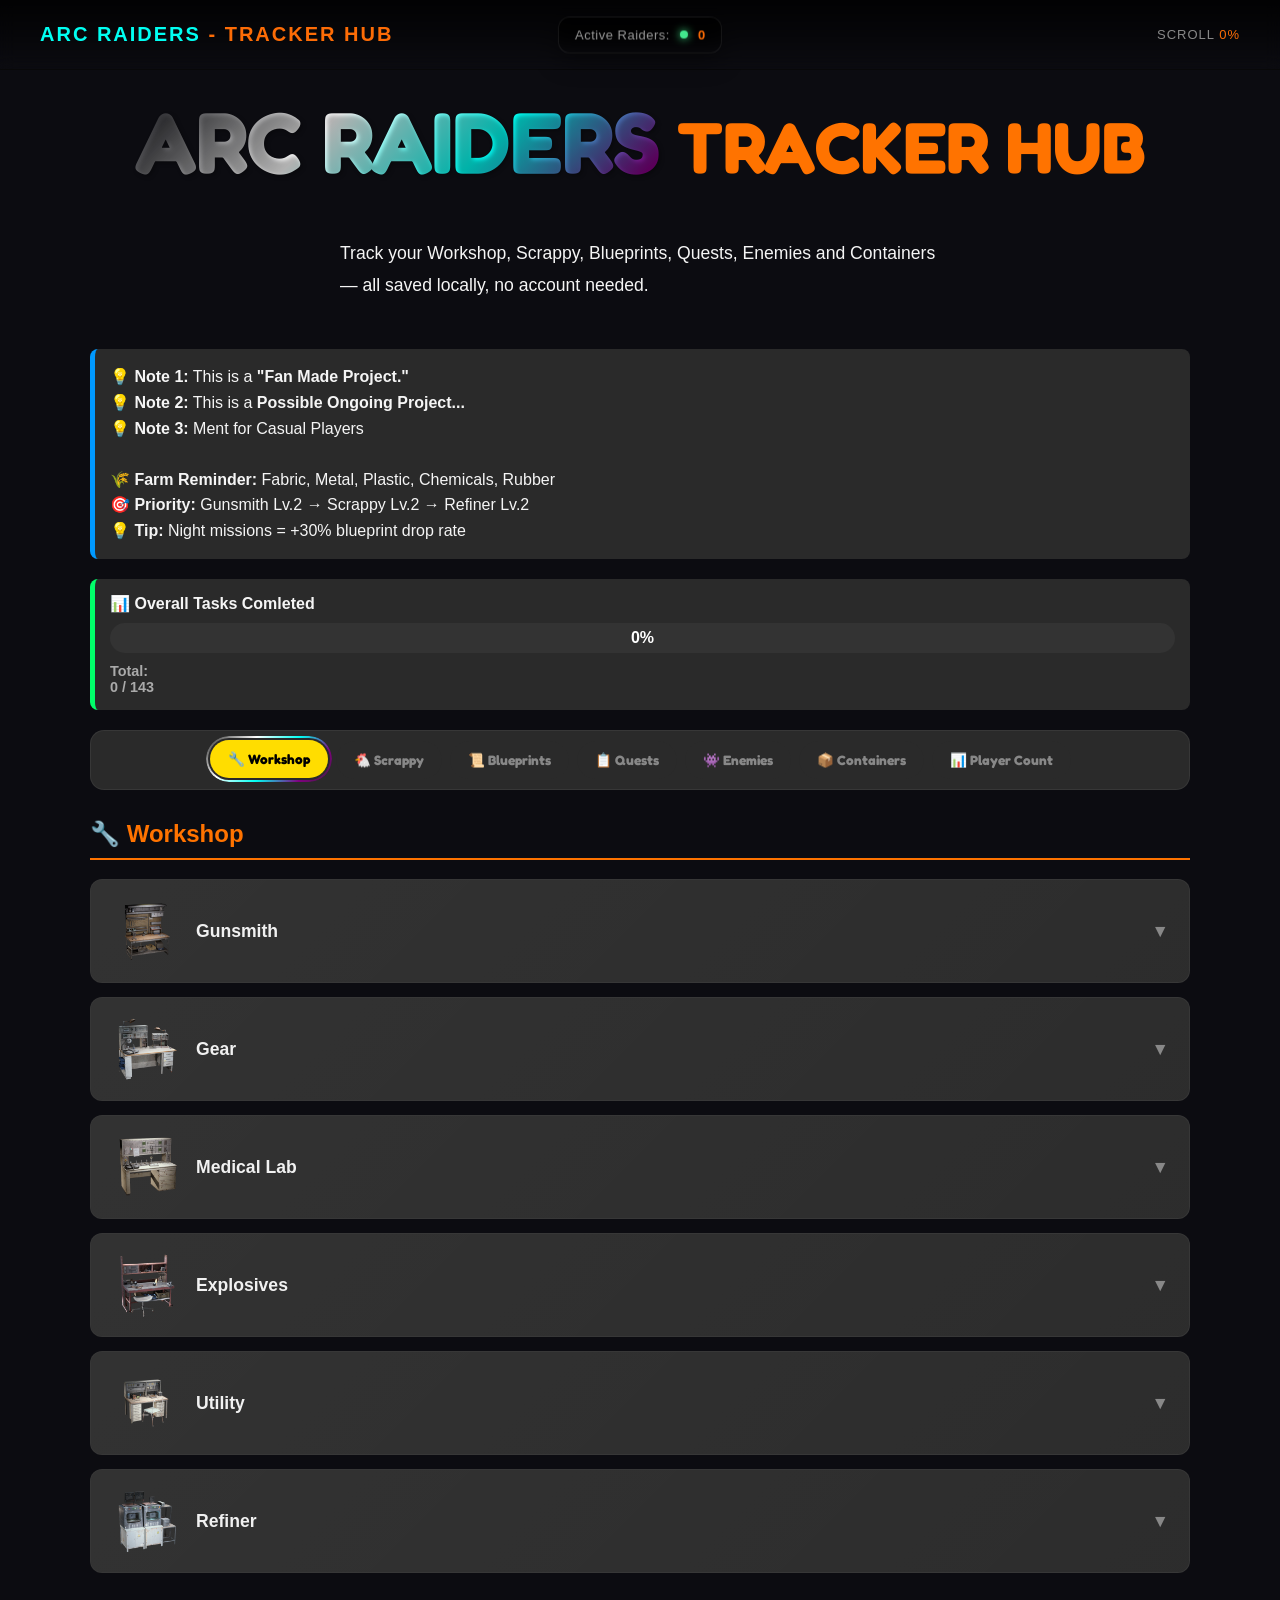
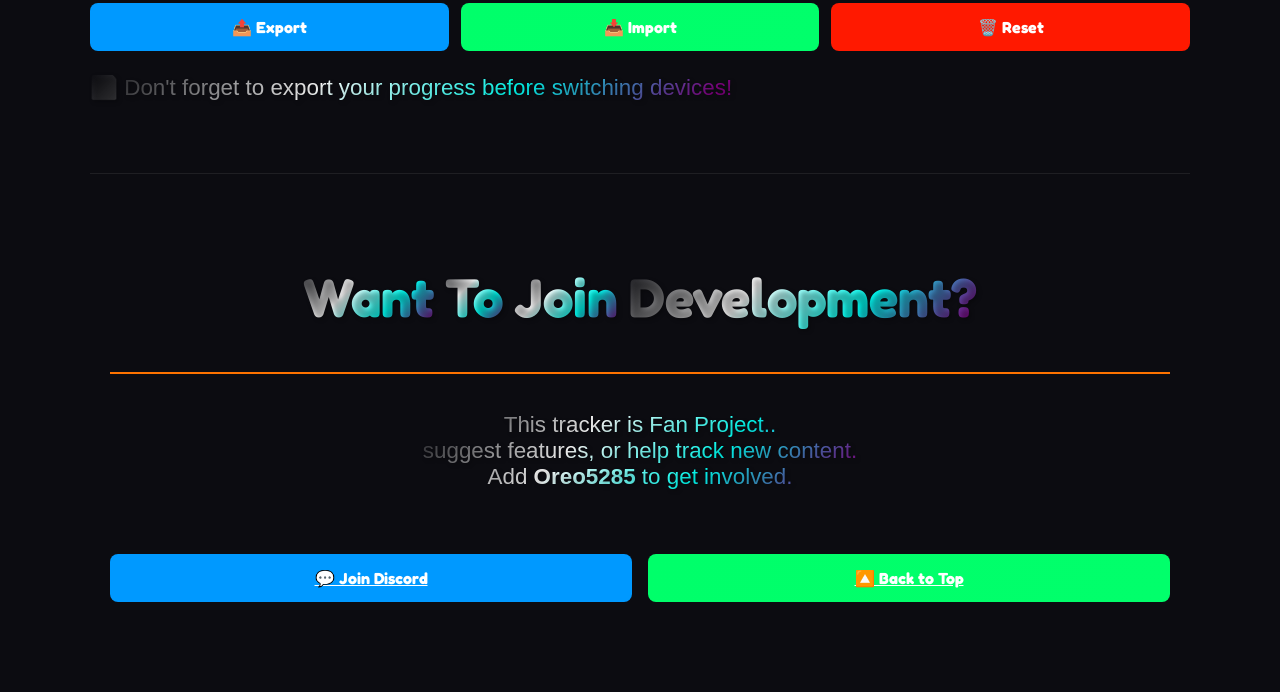
==== commit 560c01cc: "Fix live count badge HTML structure" ====
--- a/Main.html
+++ b/Main.html
@@ -21,10 +21,10 @@
 <nav class="nav">
   <div class="logo">ARC RAIDERS<span> <strong>- TRACKER HUB</span></strong></div>
   <div class="scroll-value">SCROLL <span id="scrollPercent">0%</span></div>
-  <div class="live-count-badge" id="liveCountBadge">
+  <div id="liveCountBadge" class="live-count-badge" >
+<span class="label">Active Raiders:</span>
   <span class="dot"></span>
-  <span class="label">Active Raiders:</span>
-  <span class="value" id="liveCountValue">—</span>
+  <span class="value" id="liveCountValue"></span>
 </div>
 </nav>
 
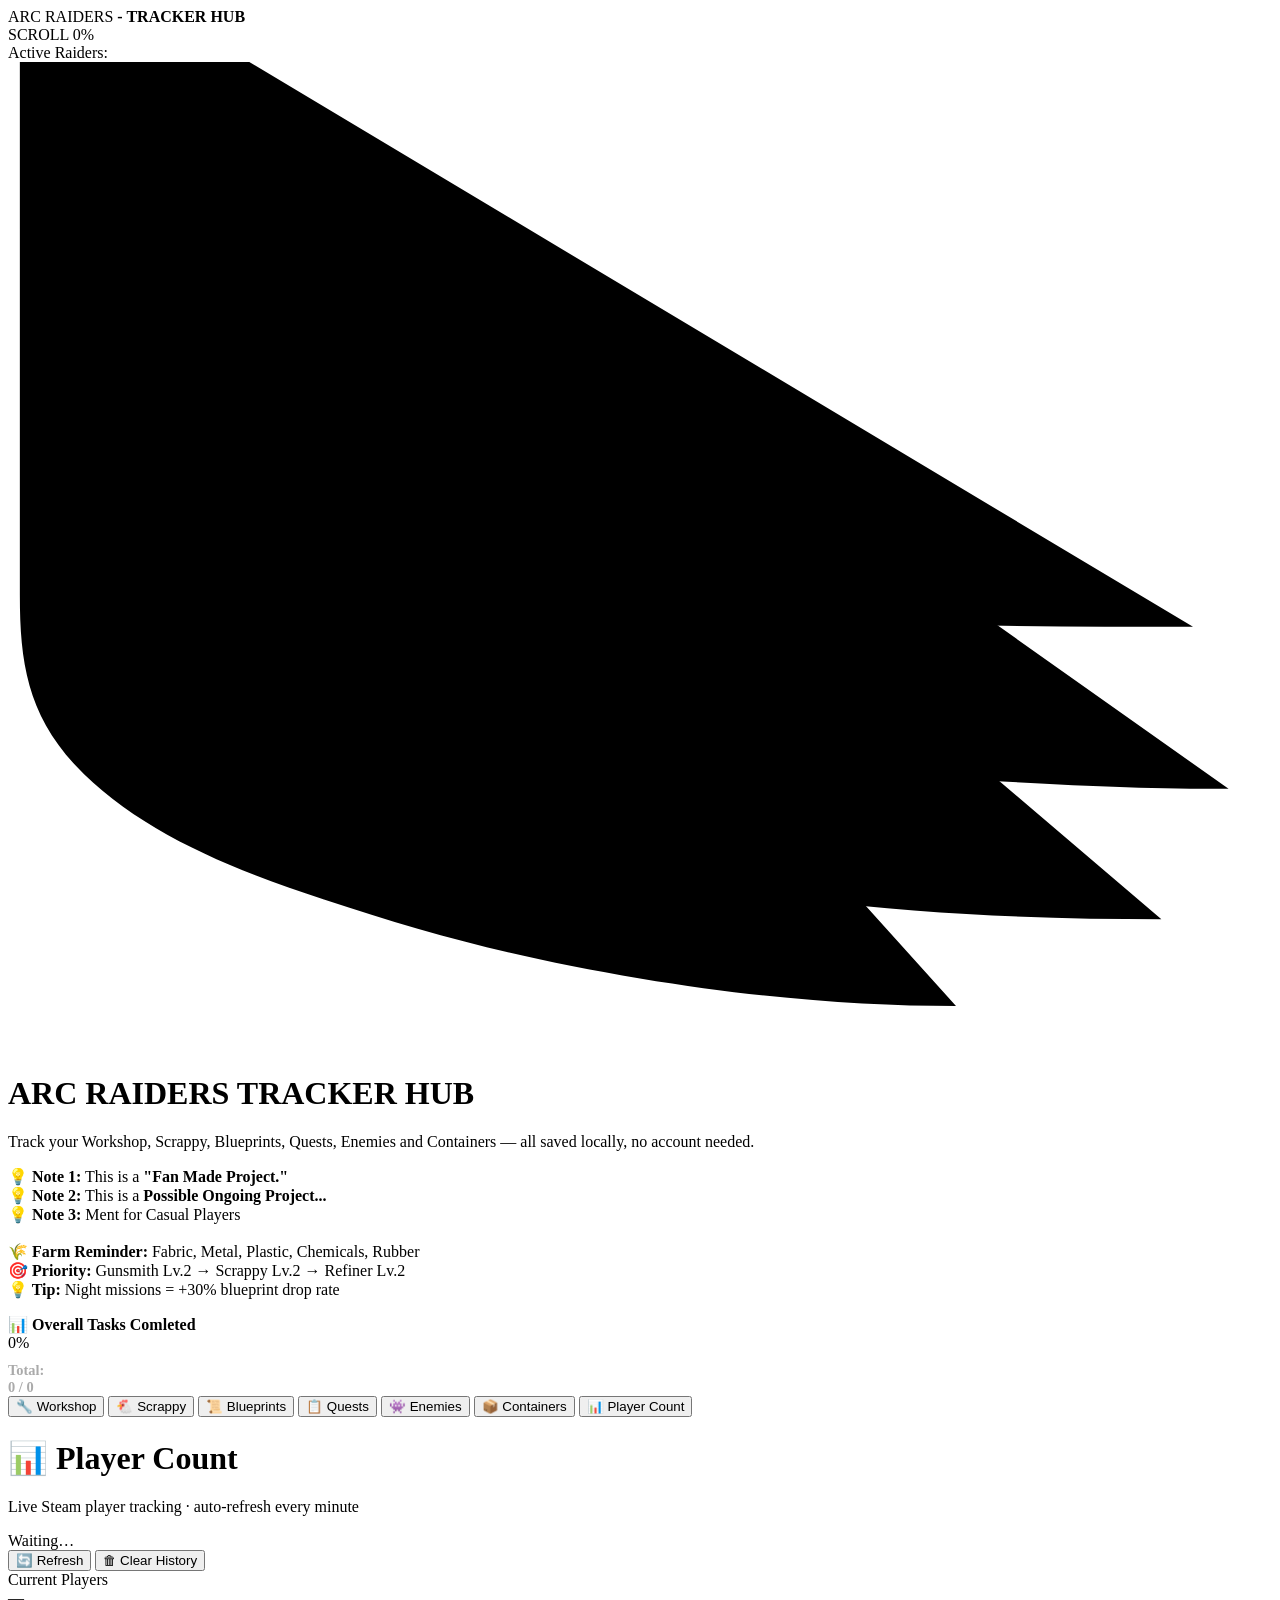
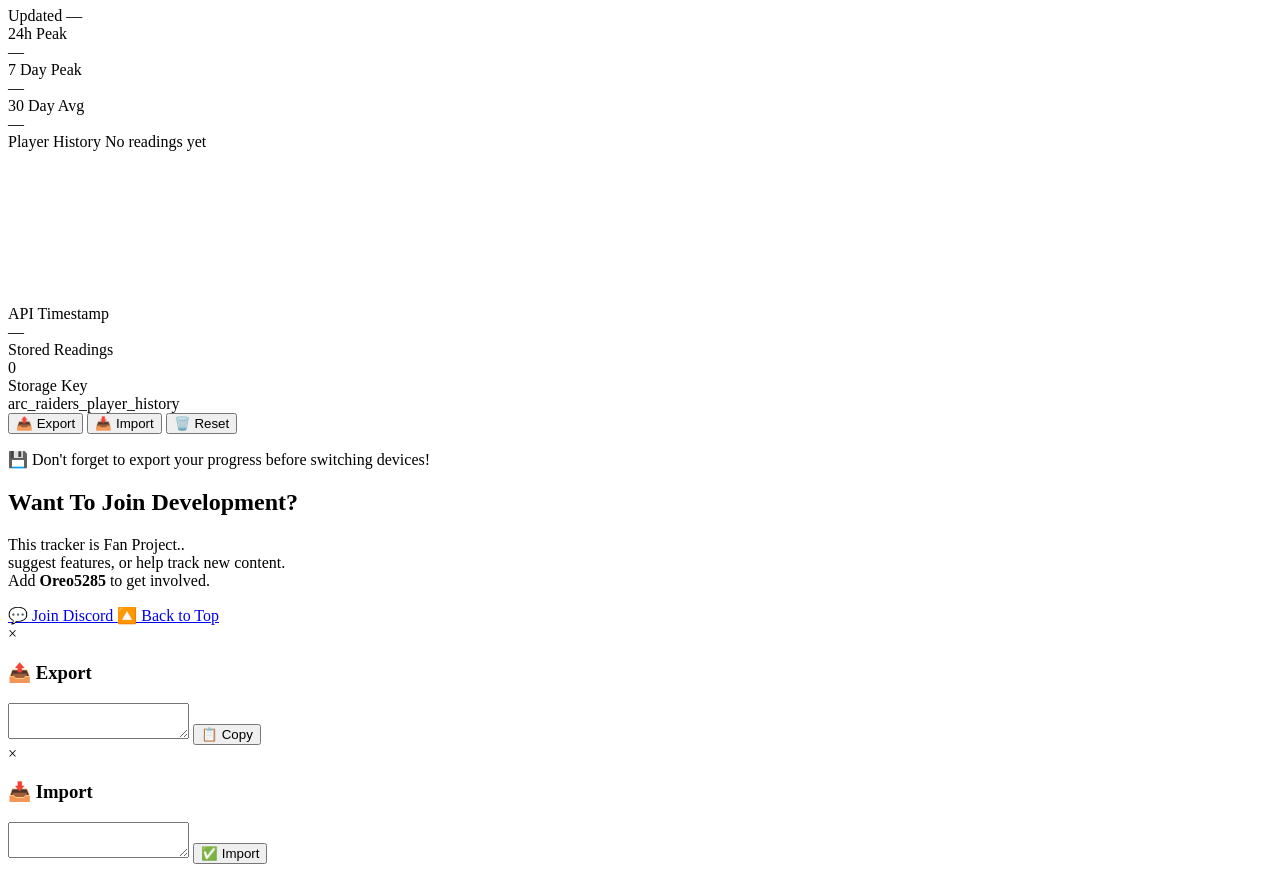
==== commit d4a4e70b: "Update stylesheet and script links to GitHub URLs" ====
--- a/Main.html
+++ b/Main.html
@@ -9,11 +9,11 @@
     <!-- Fredoka (body) + Fredoka One (hero titles) -->
     <link href="https://fonts.googleapis.com/css2?family=Fredoka:wght@400;500;600;700&family=Fredoka+One&display=swap" rel="stylesheet">
 
-    <link rel="stylesheet" href="assets/Style.css"/>
-    <link rel="stylesheet" href="assets/override.css">
-    <link rel="stylesheet" href="assets/playercounter.css">
-    <link rel="stylesheet" href="assets/scroll-atmosphere.css">
-    <link rel="stylesheet" href="assets/live-count-badge.css">
+    <link rel="stylesheet" href="https://github.com/Cap4Teen4/ArcTrackerHub/blob/main/assets/Style.css"/>
+    <link rel="stylesheet" href="https://github.com/Cap4Teen4/ArcTrackerHub/blob/main/assets/override.css">
+    <link rel="stylesheet" href="https://github.com/Cap4Teen4/ArcTrackerHub/blob/main/assets/playercounter.css">
+    <link rel="stylesheet" href="https://github.com/Cap4Teen4/ArcTrackerHub/blob/main/assets/scroll-atmosphere.css">
+    <link rel="stylesheet" href="https://github.com/Cap4Teen4/ArcTrackerHub/blob/main/assets/live-count-badge.css">
 </head>
 <body>
 <div class="progress" id="progress"></div>
@@ -317,10 +317,10 @@
     </div>
 </div>
 
-<script src="assets/Data-Info.js"></script>
-<script src="assets/Arc-Lines.js"></script>
-<script src="assets/playercount.js"></script>
-<script src="assets/scroll-atmosphere.js"></script>
-<script src="assets/live-count-badge.js"></script>
+<script src="https://github.com/Cap4Teen4/ArcTrackerHub/blob/main/assets/Data-Info.js"></script>
+<script src="https://github.com/Cap4Teen4/ArcTrackerHub/blob/main/assets/Arc-Lines.js"></script>
+<script src="https://github.com/Cap4Teen4/ArcTrackerHub/blob/main/assets/playercount.js"></script>
+<script src="https://github.com/Cap4Teen4/ArcTrackerHub/blob/main/assets/scroll-atmosphere.js"></script>
+<script src="https://github.com/Cap4Teen4/ArcTrackerHub/blob/main/assets/live-count-badge.js"></script>
 </body>
 </html>
